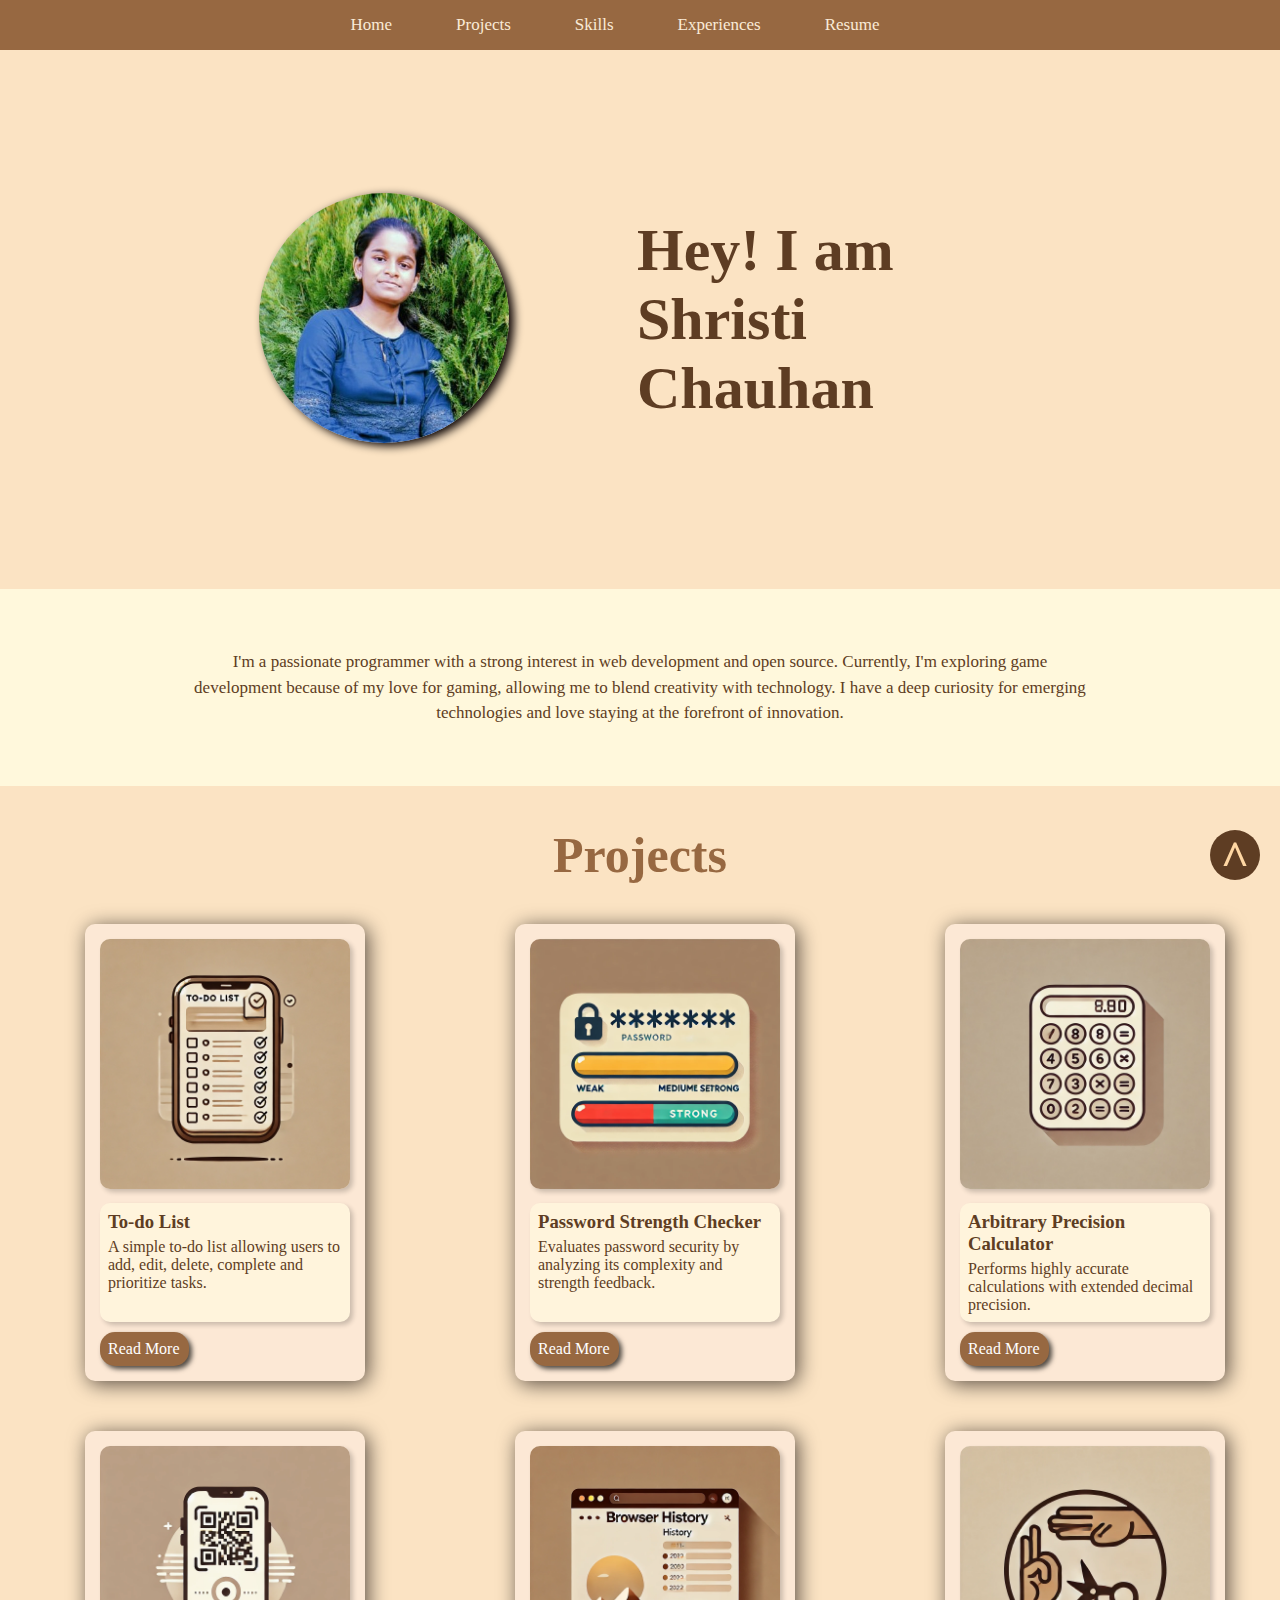
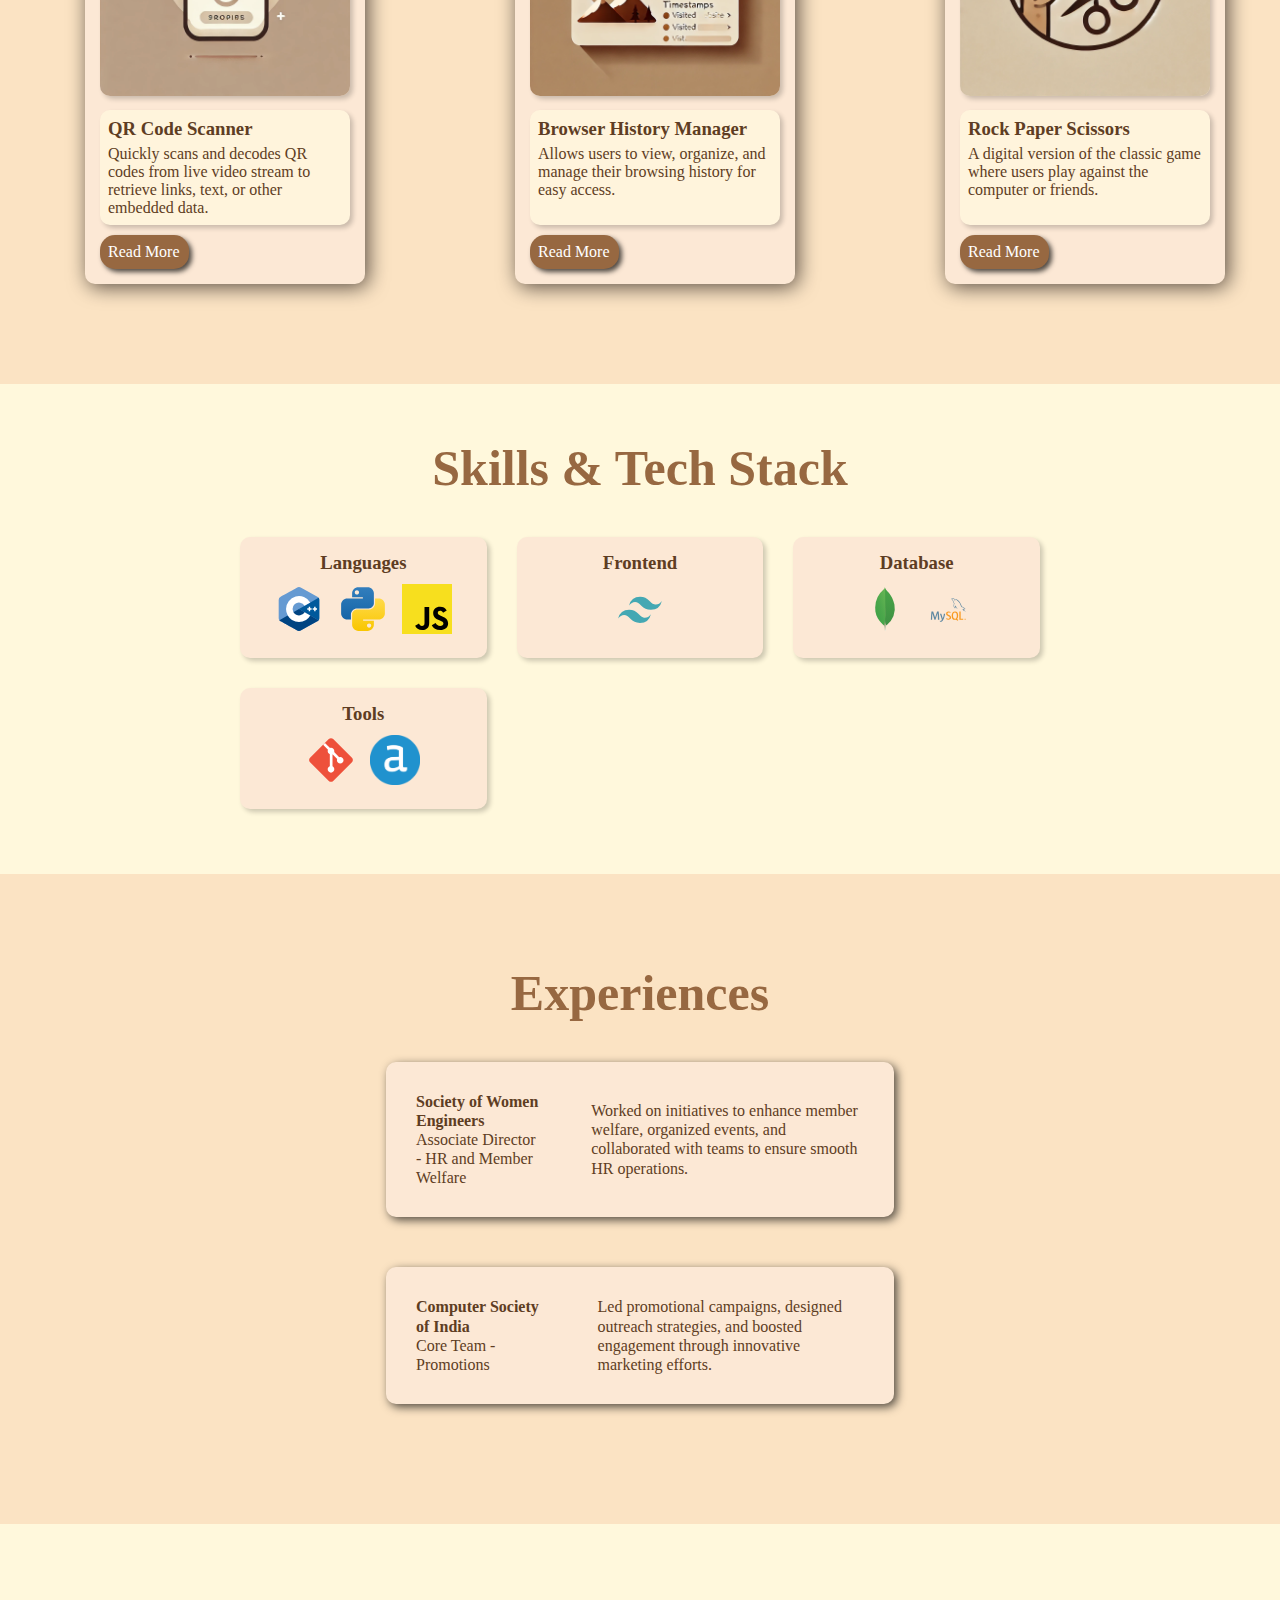
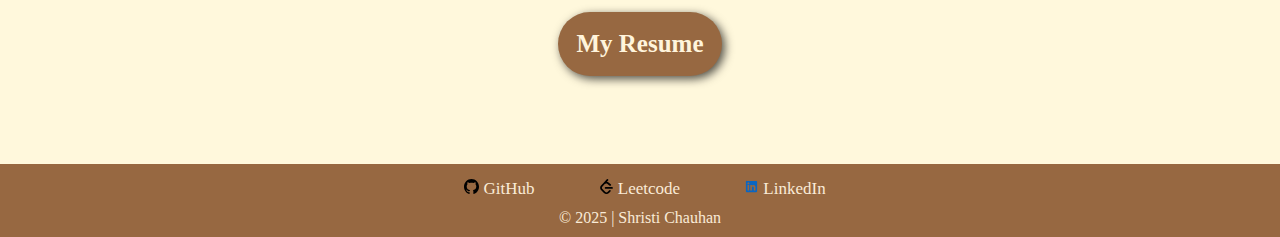
==== index.html @ 92bbf254 "initial" ====
<!DOCTYPE html>
<html lang="en">

<head>
    <meta charset="UTF-8">
    <meta name="viewport" content="width=device-width, initial-scale=1.0">
    <title>Shristi Chauhan</title>

    <link rel="stylesheet" href="style.css">
    <link rel="icon" href="favicon.png">
</head>

<body>

    <div class="nav">
        <ul class="list">
            <li><a href="index.html">Home</a></li>
            <li><a href="#project">Projects</a></li>
            <li><a href="#skills">Skills</a></li>
            <li><a href="#experience">Experiences</a></li>
            <li><a href="https://drive.google.com/file/d/1Vo8-9qtONyEDfcmWt3uDHcyERdJNkNXN/view?usp=sharing">Resume</a></li>
        </ul>
    </div>

    <div class="me">
        <div>
            <img src="shristi.jpg" alt="" class="img">
        </div>
        <div class="hi">
            <h1>Hey! I am Shristi Chauhan</h1>
        </div>    
    </div>

    

    <div class="intro">
        <!-- <h2 >About</h2> -->
        <div class="ab">
            <p>I'm a passionate programmer with a strong interest in web development and open source. Currently, I'm exploring game development because of my love for gaming, allowing me to blend creativity with technology. I have a deep curiosity for emerging technologies and love staying at the forefront of innovation.</p>
        </div>
    </div>

    <div class="pro" id="project">
        <h2 class="pn">Projects</h2>
        <div class="grid-container">

            <div class="boxes">
                <div>
                    <img src="todo.webp" alt="">
                </div>
                <div class="text">
                    <h3>To-do List</h3>
                    A simple to-do list allowing users to add, edit, delete, complete and prioritize tasks.
                </div>
                <div class="read">
                    <a href="https://github.com/Shristi-17/taskmaster-to-do-list">Read More</a>
                </div>
            </div>

            <div class="boxes">
                <div>
                    <img src="password.webp" alt="">
                </div>
                <div class="text">
                    <h3>Password Strength Checker</h3>
                    Evaluates password security by analyzing its complexity and strength feedback.
                </div>
                <div class="read">
                    <a href="https://github.com/Shristi-17/password-strength-checker">Read More</a>
                </div>
            </div>

            <div class="boxes">
                <div>
                    <img src="calculator.webp" alt="">
                </div>
                <div class="text">
                    <h3>Arbitrary Precision Calculator</h3>
                    Performs highly accurate calculations with extended decimal precision.
                </div>
                <div class="read">
                    <a href="https://github.com/Shristi-17/Arbitrary-Precision-Calculator">Read More</a>
                </div>
            </div>

            <div class="boxes">
                <div>
                    <img src="QR.webp" alt="">
                </div>
                <div class="text">
                    <h3>QR Code Scanner</h3>
                    Quickly scans and decodes QR codes from live video stream to retrieve links, text, or other embedded
                    data.
                </div>
                <div class="read">
                    <a href="https://github.com/Shristi-17/QR-code-scanner">Read More</a>
                </div>
            </div>

            <div class="boxes">
                <div>
                    <img src="browser.webp" alt="">
                </div>
                <div class="text">
                    <h3>Browser History Manager</h3>
                    Allows users to view, organize, and manage their browsing history for easy access.
                </div>
                <div class="read">
                    <a href="https://github.com/Shristi-17/broswer-history-management">Read More</a>
                </div>
            </div>
            <div class="boxes">
                <div>
                    <img src="rock.webp" alt="">
                </div>
                <div class="text">
                    <h3>Rock Paper Scissors</h3>
                    A digital version of the classic game where users play against the computer or friends.
                </div>
                <div class="read">
                    <a href="https://github.com/Shristi-17/classic-rock-paper-scissors">Read More</a>
                </div>
            </div>
        </div>
    </div>

    <!-- <div class="skill">
        <h2>Skill Set</h2>


    </div> -->

    <section id="skills">
        <h2>Skills & Tech Stack</h2>
        <div class="skills-container">
            <div class="skill-category">
                <h3>Languages</h3>
                <div class="icons">
                    <img src="cpp3-svgrepo-com.svg" alt="C++">
                    <img src="python-svgrepo-com.svg" alt="Python">
                    <img src="javascript-svgrepo-com.svg" alt="JavaScript">
                    
                </div>
            </div>
            <div class="skill-category">
                <h3>Frontend</h3>
                <div class="icons">
                    <!-- <img src="icons/react.svg" alt="React"> -->
                    <img src="tailwind-svgrepo-com.svg" alt="Tailwind CSS">
                </div>
            </div>
            <div class="skill-category">
                <h3>Database</h3>
                <div class="icons">
                    <img src="mongo-svgrepo-com.svg" alt="MongoDB">
                    <img src="mysql-logo-svgrepo-com.svg" alt="MySQL">
                </div>
            </div>
            <div class="skill-category m">
                <h3 >Tools</h3>
                <div class="icons">
                    <img src="git-svgrepo-com.svg" alt="Git">
                    <!-- <img src="icons/docker.svg" alt="Docker"> -->
                    <img src="Alteryx Icon Logo Vector.svg .png" alt="Alteryx">
                </div>
            </div>
        </div>
    </section>

    <div class="exp" id="experience">
        <h2>Experiences</h2>
        <div class="exp1">
            <div class="exp-box">
                <p><b>Society of Women Engineers</b><br>Associate Director - HR and Member Welfare</p>
                <div>
                    Worked on initiatives to enhance member welfare, organized events, and collaborated with teams to ensure smooth HR operations.
                </div>
            </div>
        </div>
        <div class="exp1 last">
            <div class="exp-box">
                <p><b>Computer Society of India</b><br>Core Team - Promotions</p>
                <div>
                    Led promotional campaigns, designed outreach strategies, and boosted engagement through innovative marketing efforts.
                </div>
            </div>
            
        </div>
    </div>

    <div class="resume">
        <div class="res">
            <a href="https://drive.google.com/file/d/1Vo8-9qtONyEDfcmWt3uDHcyERdJNkNXN/view?usp=sharing"><b>My Resume</b></a>
        </div>
    </div>

    <div class="up">
        <div class="in-up">
            <a href="index.html"><b>^</b></a>
            
        </div>
    </div>

    <div class="footer">
        <ul class="list1">
            <li class="list2">
                <img src="github-142-svgrepo-com.svg" alt="" width="15">
                <a href="https://github.com/Shristi-17">GitHub</a>
            </li>
            <li class="list2">
                <img src="leetcode-svgrepo-com.svg" alt="" width="15">
                <a href="https://leetcode.com/u/Shristi_Chauhan/">Leetcode</a>
            </li>
            <li class="list2">
                <img src="linkedin-svgrepo-com.svg" alt="" width="15">
                <a href="https://www.linkedin.com/in/shristi-chauhan-09165026b/">LinkedIn</a>
            </li>
        </ul>
        <div class="c">
            <p>&copy 2025 | Shristi Chauhan</p>
        </div>
    </div>
    
</body>

</html>
---- style.css ----
* {
    margin: 0;
    padding: 0;
    font-family: serif;
}

/*___________nav begins________*/

.nav {
    background-color: #976841;
    height: 50px;
    /* position: sticky;
    top: 0px; */
}

ul {
    
    display: flex;
    justify-content: center;
    margin-right: 50px;
    align-items: center;
    gap: 5vw;
}

li {
    /* display: flex; */
    height: 20px;
    width: auto;
    /* border: solid black; */
    list-style-type: none;
    text-align: center;
    
    margin-top: 15px;
    font-size: 17px;
    color: antiquewhite;
    /* margin-bottom: 0px; */
    /* font-family:'Gill Sans', 'Gill Sans MT', Calibri, 'Trebuchet MS', sans-serif;
    font-size: 17px; */
}

li:hover {
    color: #FFD7A3;
}

a {
    margin: 0;
    padding: 0;
    text-decoration: none;
    color: inherit;
}

/*________body_________*/
body {
    background-color: rgb(251, 227, 195);

    font-family:'Segoe UI', Tahoma, Geneva, Verdana, sans-serif;
}

/*______________my image begins____________*/

.img {
    width: 250px;
    height: 250px;
    /* margin-bottom: -90px; */
    border-radius: 50%;
    object-fit: cover;
    box-shadow: 5px 3px 10px rgb(8, 0, 0);
    /* filter: drop-shadow(0px 0px 10px rgba(0, 0, 0, 0.3)); */
}

.me {
    display: flex;
    justify-content: center;
    align-items: center;
    flex-direction: row;
    height: 51vh;
    gap: 10vw;
    padding: 40px;
    /* box-shadow: 0 0 15px 10px rgba(0, 0, 0, 0.5); */
}

.hi{
    display: flex;
    justify-content: center;
    font-size: 30px;
    color: #5E3D23;
    width: 30vw;
}



/*__________about begins__________*/

.intro {
    background-color: cornsilk;
    height: auto;
    /* padding: 30px; */
    display: flex;
    justify-items: center;
    align-items: center;
    font-size: 17px;
    display: flex;
    flex-direction: column;
    color:#5E3D23;
    font-weight: 500;
}

.ab {
    width: 70vw;
    margin: 60px;
    line-height: 1.5;
    text-align: center;
}

/*_________project begins_______*/

.pro {
    display: flex;
    flex-direction: column;
    justify-items: center;
    align-items: center;
}

h2 {
    /* border: 2px solid black; */
    font-size: 50px;
    margin: 40px;
    color: #976841;
}

.grid-container {
    display: grid;
    grid-template-columns: repeat(3, 250px);
    grid-template-rows: repeat(3, auto);
    gap: 50px 20vh;
}
@media only screen and (max-width:1160px){
    .grid-container{
        grid-template-columns: repeat(2, 250px);
        grid-template-rows: repeat(3, auto);
    }
}
.boxes {
    /* border: 2px solid #5E3D23; */
    height: auto;
    width: 250px;
    padding: 15px;
    border-radius: 10px;
    background-color: #FCE8D5;
    box-shadow: 3px 3px 20px rgba(8, 0, 0, 0.657);
    display: flex;
    flex-direction: column;
    justify-content: space-between;
}

.boxes img {
    height: 250px;
    width: auto;
    margin-bottom: 10px;
    border-radius: 10px;
    box-shadow: 3px 3px 5px rgba(0, 0, 0, 0.2)
}

.text {
    /* border: 2px solid #5E3D23; */
    padding: 8px;
    border-radius: 10px;
    background-color: #FFF4DC;
    color: #5E3D23;
    flex-grow: 1;
    box-shadow: 3px 3px 5px rgba(0, 0, 0, 0.2)
}

.read {
    /* border: 2px solid black; */
    width: 73px;
    padding: 8px;
    border-radius: 15px;
    margin-top: 15px;
    color: #FFFFFF;
    background-color: #976841;
    align-self: left;
    margin-top: 10px;
    box-shadow: 3px 3px 5px rgba(0, 0, 0, 0.683)
}

.read:hover{
    color: #FFD7A3;
}

h3 {
    margin-bottom: 5px;
}

/*________skills _________*/

/* .skill {
    display: flex;
    flex-direction: column;
    justify-items: center;
    align-items: center;
} */

#skills {
    text-align: center;
    margin-top: 50px;
    margin-bottom: 50px;
    height:auto ;
    background-color: cornsilk;
    padding: 15px;
   
}

.skills-container {
    display: grid;
    grid-template-columns: repeat(auto-fit, minmax(200px, 1fr));
    gap: 30px;
    justify-content: center;
    align-items: center;
    max-width: 800px;
    margin: auto;
}

.skill-category {
    background-color: #FCE8D5;
    padding: 15px;
    border-radius: 10px;
    box-shadow: 3px 3px 5px rgba(0, 0, 0, 0.2);
}

h3 {
    color: #5E3D23;
    font-family: "Playfair Display", serif;
}

.icons img {
    width: 50px;
    margin: 5px;
    /* transition: transform 0.3s ease; */
}

.m{
    margin-bottom: 50px;
}

/* .icons img:hover {
    transform: scale(1.1);
} */

/*_______up button_______*/

.up{
    position: fixed;
    right: 20px;
    bottom: 20px;
    z-index: 1000;
    
}

.in-up{
    /* border: 2px solid black; */
    height: 50px;
    width: 50px;
    background-color: #5E3D23;
    display: flex;
    color:#FFD7A3;
    justify-content: center;
    border-radius: 50%;
    font-size: 50px;
}

.in-up:hover{
    color:white;
    cursor: pointer;
}
/*_______experience begins_______*/

.exp{
    height: auto;
    display: flex;
    justify-content: center;
    align-items: center;
    flex-direction: column;
    margin-bottom: 70px;
}

.exp1 .exp-box {
    display: flex;
    /* justify-content: center; */
    align-items: center;
    /* flex-direction: row; */
    /* border: 2px solid black; */
    width: 35vw;
    height: auto;
    margin-bottom: 50px;
    background-color:#FCE8D5;
    padding: 30px;
    color:#5E3D23;
    box-shadow: 3px 3px 10px rgba(0, 0, 0, 0.683);
    border-radius: 10px;
    line-height: 1.2;

}

.exp1 .exp-box p{
    width: 30vw;
}
.exp1 div{
    gap: 50px;
}

/*________resume_______*/

.resume{
    background-color:cornsilk;
    height: 20vh;
    display: flex;
    justify-content: center;
    align-items: center;
    padding: 30px;
}

.res{
    color: #FFF4DC;
    padding: 18px;
    font-size: 25px;
    /* border: 2px solid #5E3D23; */
    border-radius: 45px;
    background-color: #976841;
    box-shadow: 3px 3px 10px rgba(0, 0, 0, 0.683);
    /* letter-spacing: px; */
}

/*______footer begins______*/

.c{
    padding: 10px;
    text-align: center;
} 

.footer{
    background-color: #976841;

}
.footer ul>li,.c{
    color: antiquewhite;
}

.list1{
    margin-left: 60px;
}
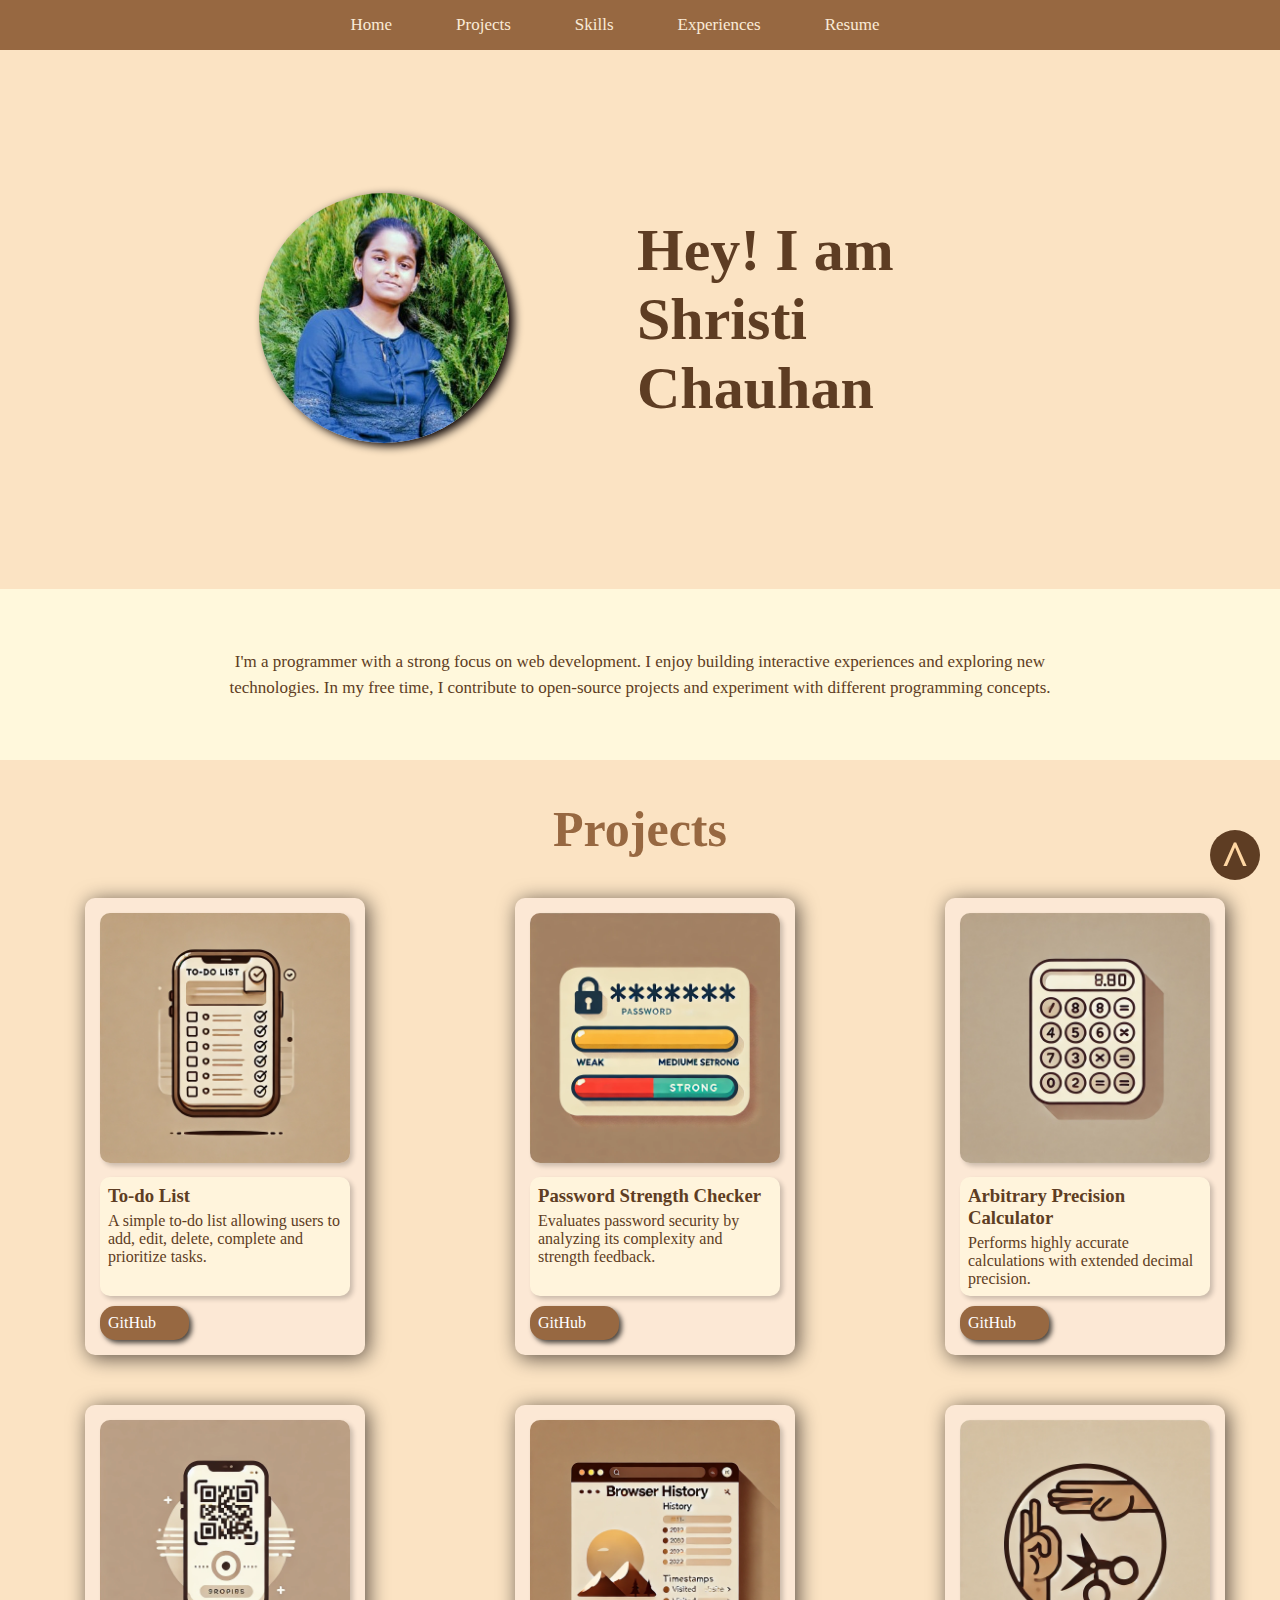
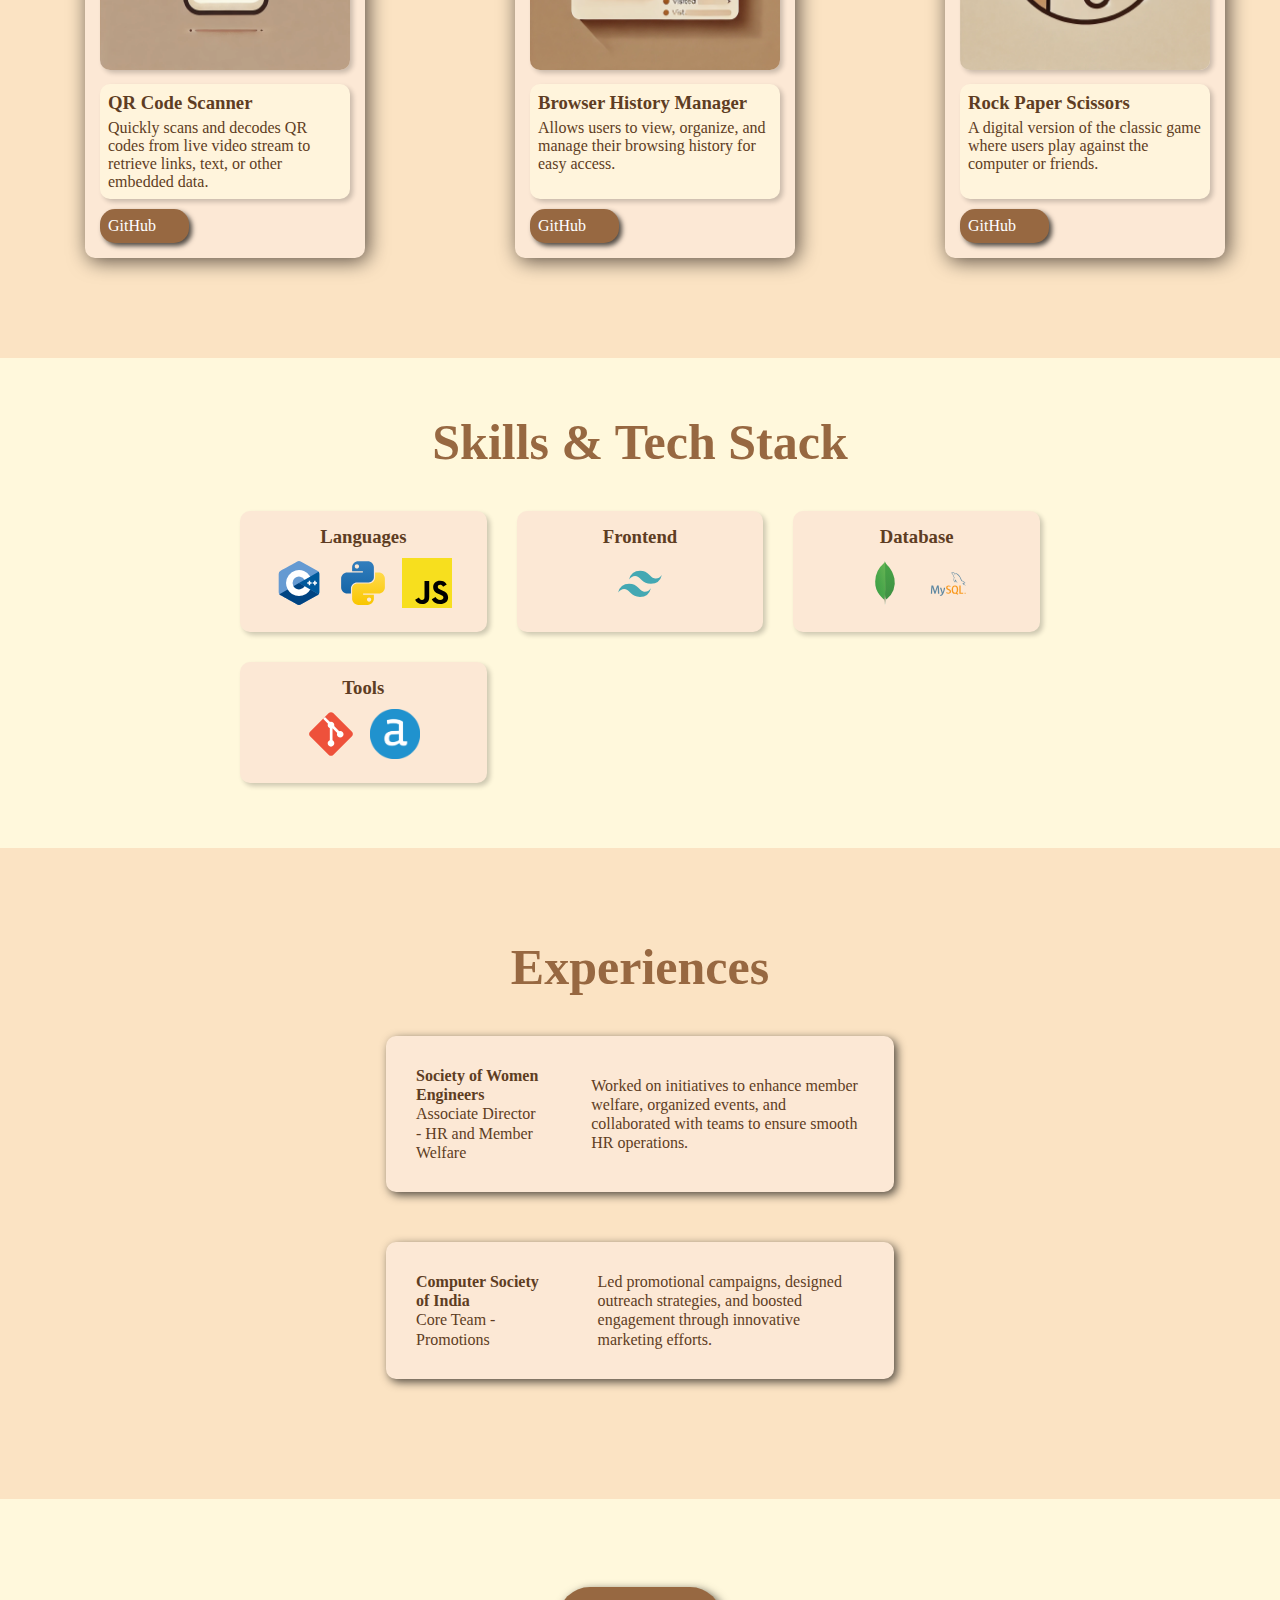
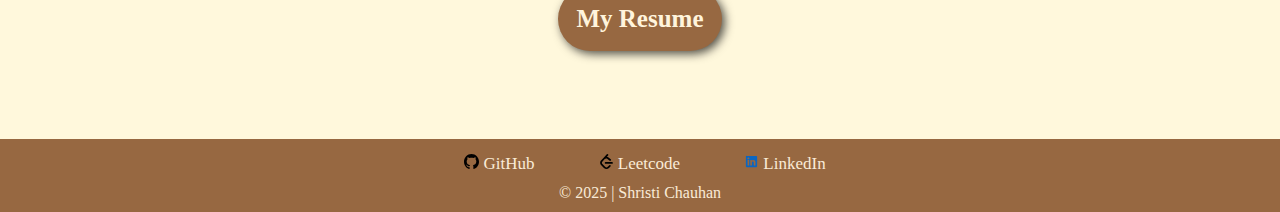
==== commit 9e7c1cef: "updated about sec" ====
--- a/index.html
+++ b/index.html
@@ -36,7 +36,7 @@
     <div class="intro">
         <!-- <h2 >About</h2> -->
         <div class="ab">
-            <p>I'm a passionate programmer with a strong interest in web development and open source. Currently, I'm exploring game development because of my love for gaming, allowing me to blend creativity with technology. I have a deep curiosity for emerging technologies and love staying at the forefront of innovation.</p>
+            <p>I'm a programmer with a strong focus on web development. I enjoy building interactive experiences and exploring new technologies. In my free time, I contribute to open-source projects and experiment with different programming concepts.</p>
         </div>
     </div>
 
@@ -53,7 +53,7 @@
                     A simple to-do list allowing users to add, edit, delete, complete and prioritize tasks.
                 </div>
                 <div class="read">
-                    <a href="https://github.com/Shristi-17/taskmaster-to-do-list">Read More</a>
+                    <a href="https://github.com/Shristi-17/taskmaster-to-do-list">GitHub</a>
                 </div>
             </div>
 
@@ -66,7 +66,7 @@
                     Evaluates password security by analyzing its complexity and strength feedback.
                 </div>
                 <div class="read">
-                    <a href="https://github.com/Shristi-17/password-strength-checker">Read More</a>
+                    <a href="https://github.com/Shristi-17/password-strength-checker">GitHub</a>
                 </div>
             </div>
 
@@ -79,7 +79,7 @@
                     Performs highly accurate calculations with extended decimal precision.
                 </div>
                 <div class="read">
-                    <a href="https://github.com/Shristi-17/Arbitrary-Precision-Calculator">Read More</a>
+                    <a href="https://github.com/Shristi-17/Arbitrary-Precision-Calculator">GitHub</a>
                 </div>
             </div>
 
@@ -93,7 +93,7 @@
                     data.
                 </div>
                 <div class="read">
-                    <a href="https://github.com/Shristi-17/QR-code-scanner">Read More</a>
+                    <a href="https://github.com/Shristi-17/QR-code-scanner">GitHub</a>
                 </div>
             </div>
 
@@ -106,7 +106,7 @@
                     Allows users to view, organize, and manage their browsing history for easy access.
                 </div>
                 <div class="read">
-                    <a href="https://github.com/Shristi-17/broswer-history-management">Read More</a>
+                    <a href="https://github.com/Shristi-17/broswer-history-management">GitHub</a>
                 </div>
             </div>
             <div class="boxes">
@@ -118,7 +118,7 @@
                     A digital version of the classic game where users play against the computer or friends.
                 </div>
                 <div class="read">
-                    <a href="https://github.com/Shristi-17/classic-rock-paper-scissors">Read More</a>
+                    <a href="https://github.com/Shristi-17/classic-rock-paper-scissors">GitHub</a>
                 </div>
             </div>
         </div>
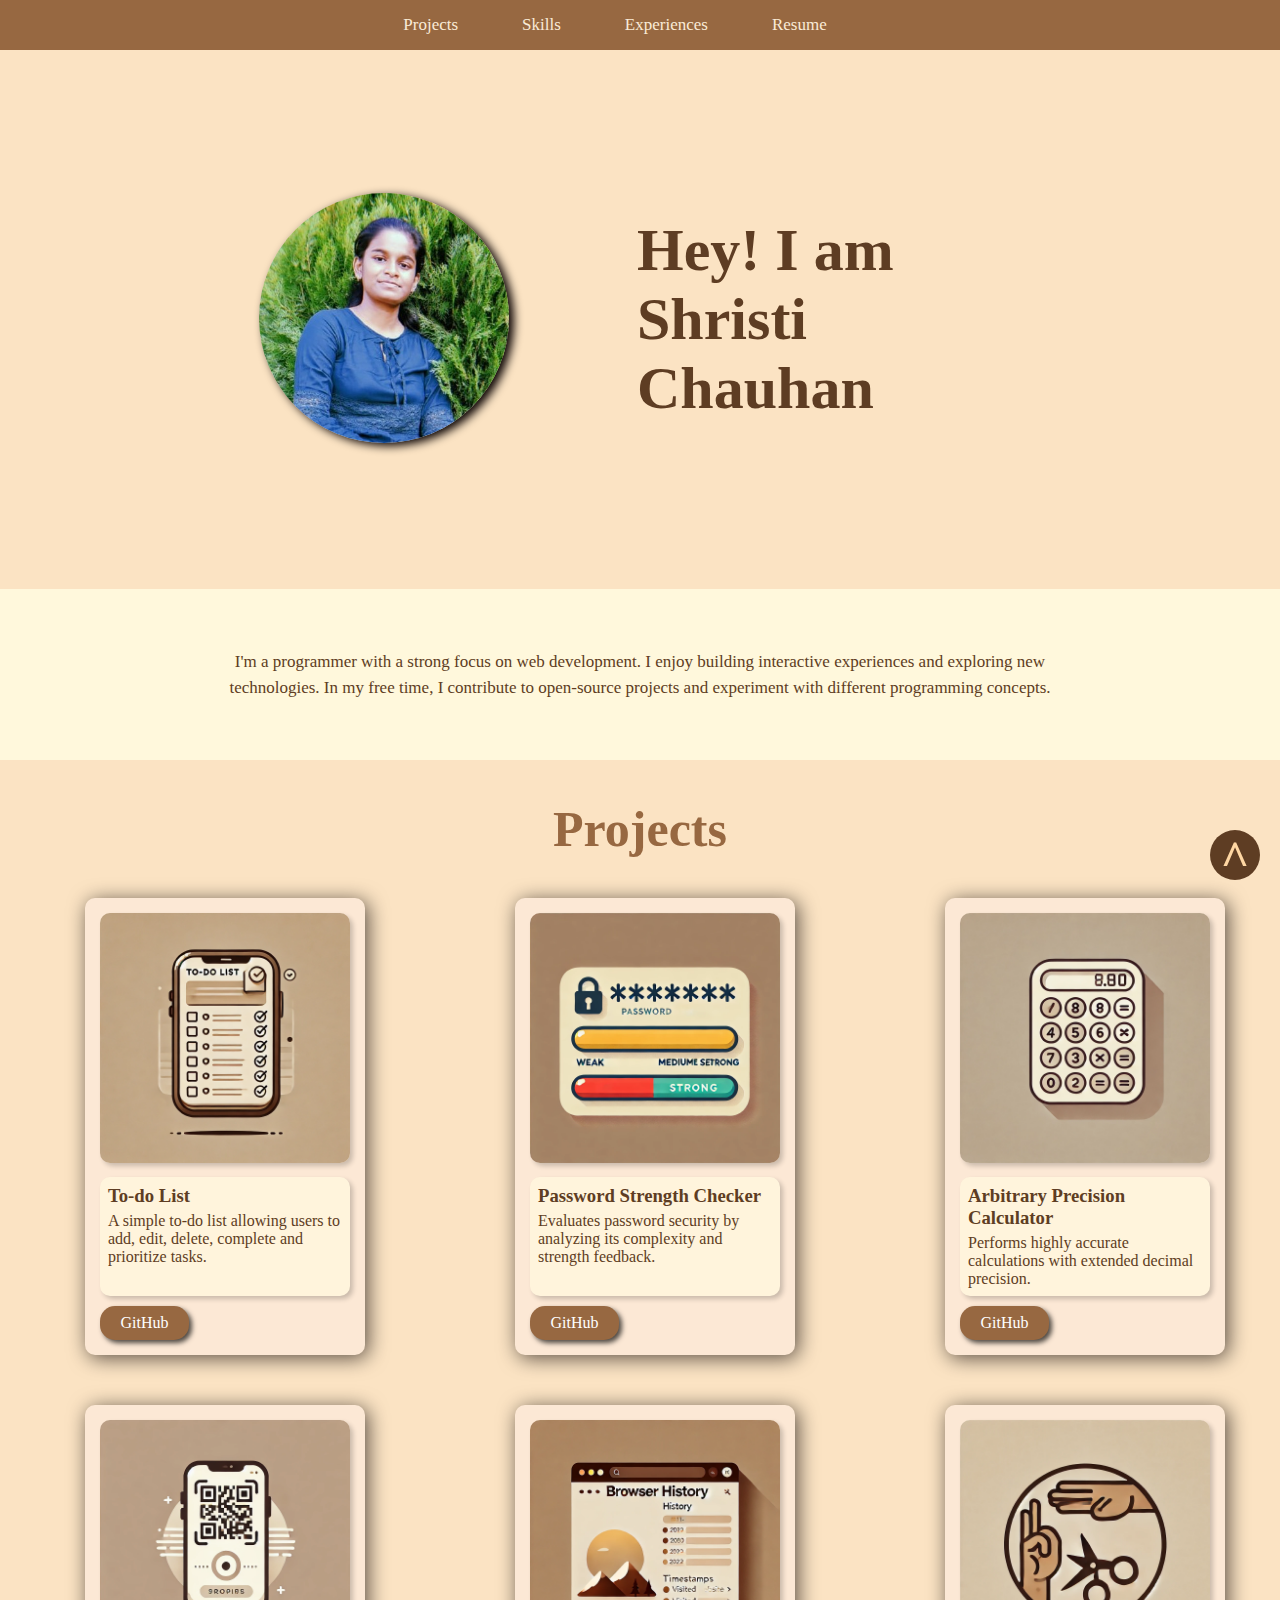
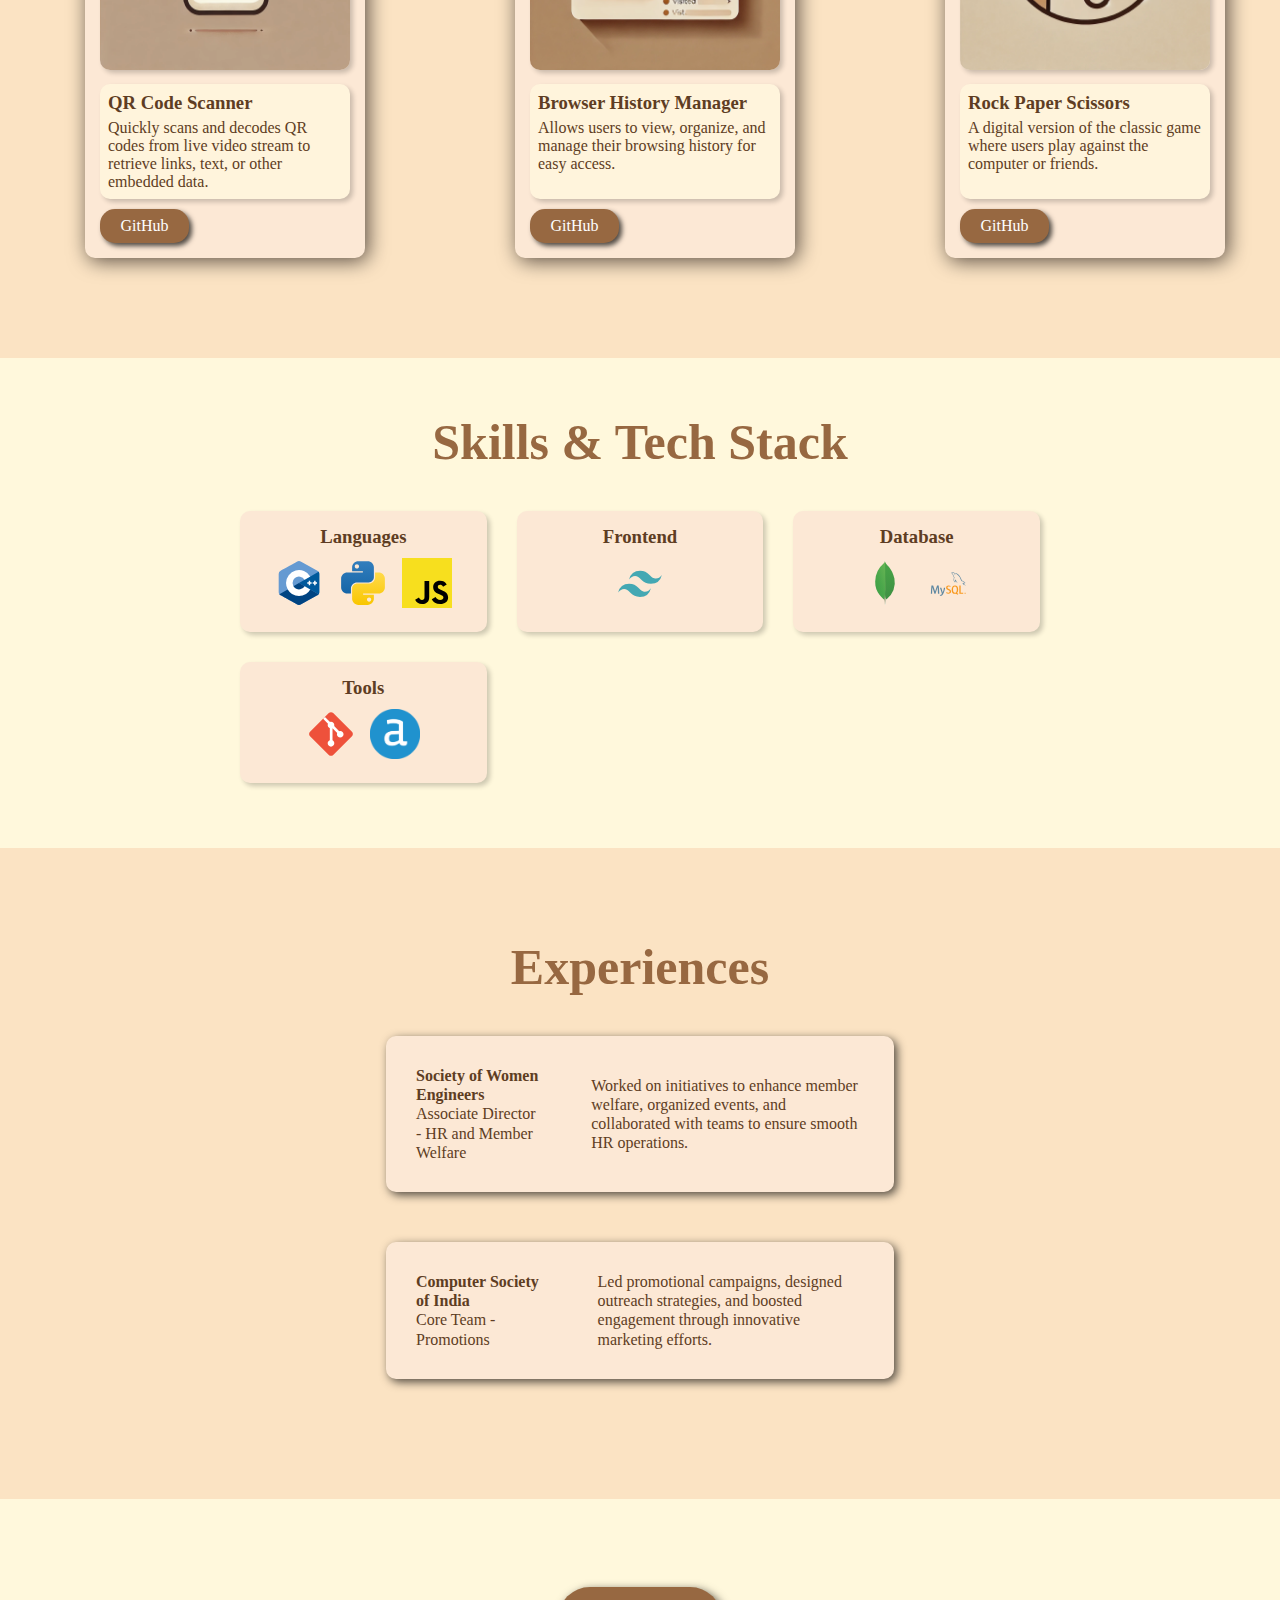
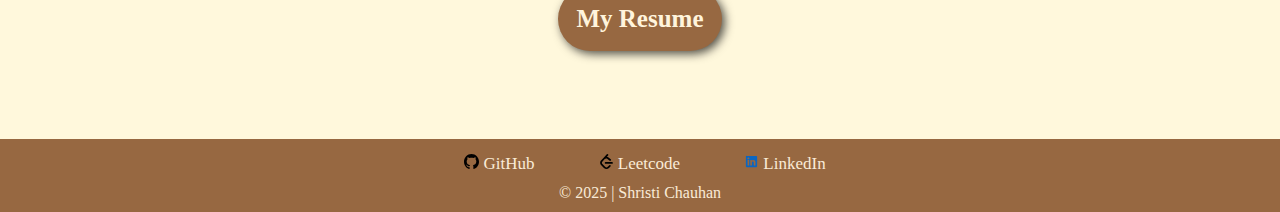
==== commit 8e918218: "button updated" ====
--- a/index.html
+++ b/index.html
@@ -12,13 +12,13 @@
 
 <body>
 
-    <div class="nav">
+    <div class="nav" id="first">
         <ul class="list">
-            <li><a href="index.html">Home</a></li>
+            <!-- <li><a href="index.html">Home</a></li> -->
             <li><a href="#project">Projects</a></li>
             <li><a href="#skills">Skills</a></li>
             <li><a href="#experience">Experiences</a></li>
-            <li><a href="https://drive.google.com/file/d/1Vo8-9qtONyEDfcmWt3uDHcyERdJNkNXN/view?usp=sharing">Resume</a></li>
+            <li><a href="https://drive.google.com/file/d/1Z54YBJr1oPA8IcNsPOt2tp6LUwVd6krF/view?usp=sharing">Resume</a></li>
         </ul>
     </div>
 
@@ -190,13 +190,13 @@
 
     <div class="resume">
         <div class="res">
-            <a href="https://drive.google.com/file/d/1Vo8-9qtONyEDfcmWt3uDHcyERdJNkNXN/view?usp=sharing"><b>My Resume</b></a>
+            <a href="https://drive.google.com/file/d/1Z54YBJr1oPA8IcNsPOt2tp6LUwVd6krF/view?usp=sharing"><b>My Resume</b></a>
         </div>
     </div>
 
     <div class="up">
         <div class="in-up">
-            <a href="index.html"><b>^</b></a>
+            <a href="#first"><b>^</b></a>
             
         </div>
     </div>
--- a/style.css
+++ b/style.css
@@ -183,11 +183,17 @@
     margin-top: 10px;
     box-shadow: 3px 3px 5px rgba(0, 0, 0, 0.683)
 }
-
+.read a{
+    display: flex;
+    justify-content: center;
+    align-items: center;
+}
 .read:hover{
     color: #FFD7A3;
 }
-
+.read:active{
+    transform: scale(0.97);
+}
 h3 {
     margin-bottom: 5px;
 }
@@ -329,8 +335,13 @@
     background-color: #976841;
     box-shadow: 3px 3px 10px rgba(0, 0, 0, 0.683);
     /* letter-spacing: px; */
-}
-
+    display: flex;
+    justify-content: center;
+    align-items: center;
+}
+.res:active{
+    transform: scale(0.97);
+}
 /*______footer begins______*/
 
 .c{
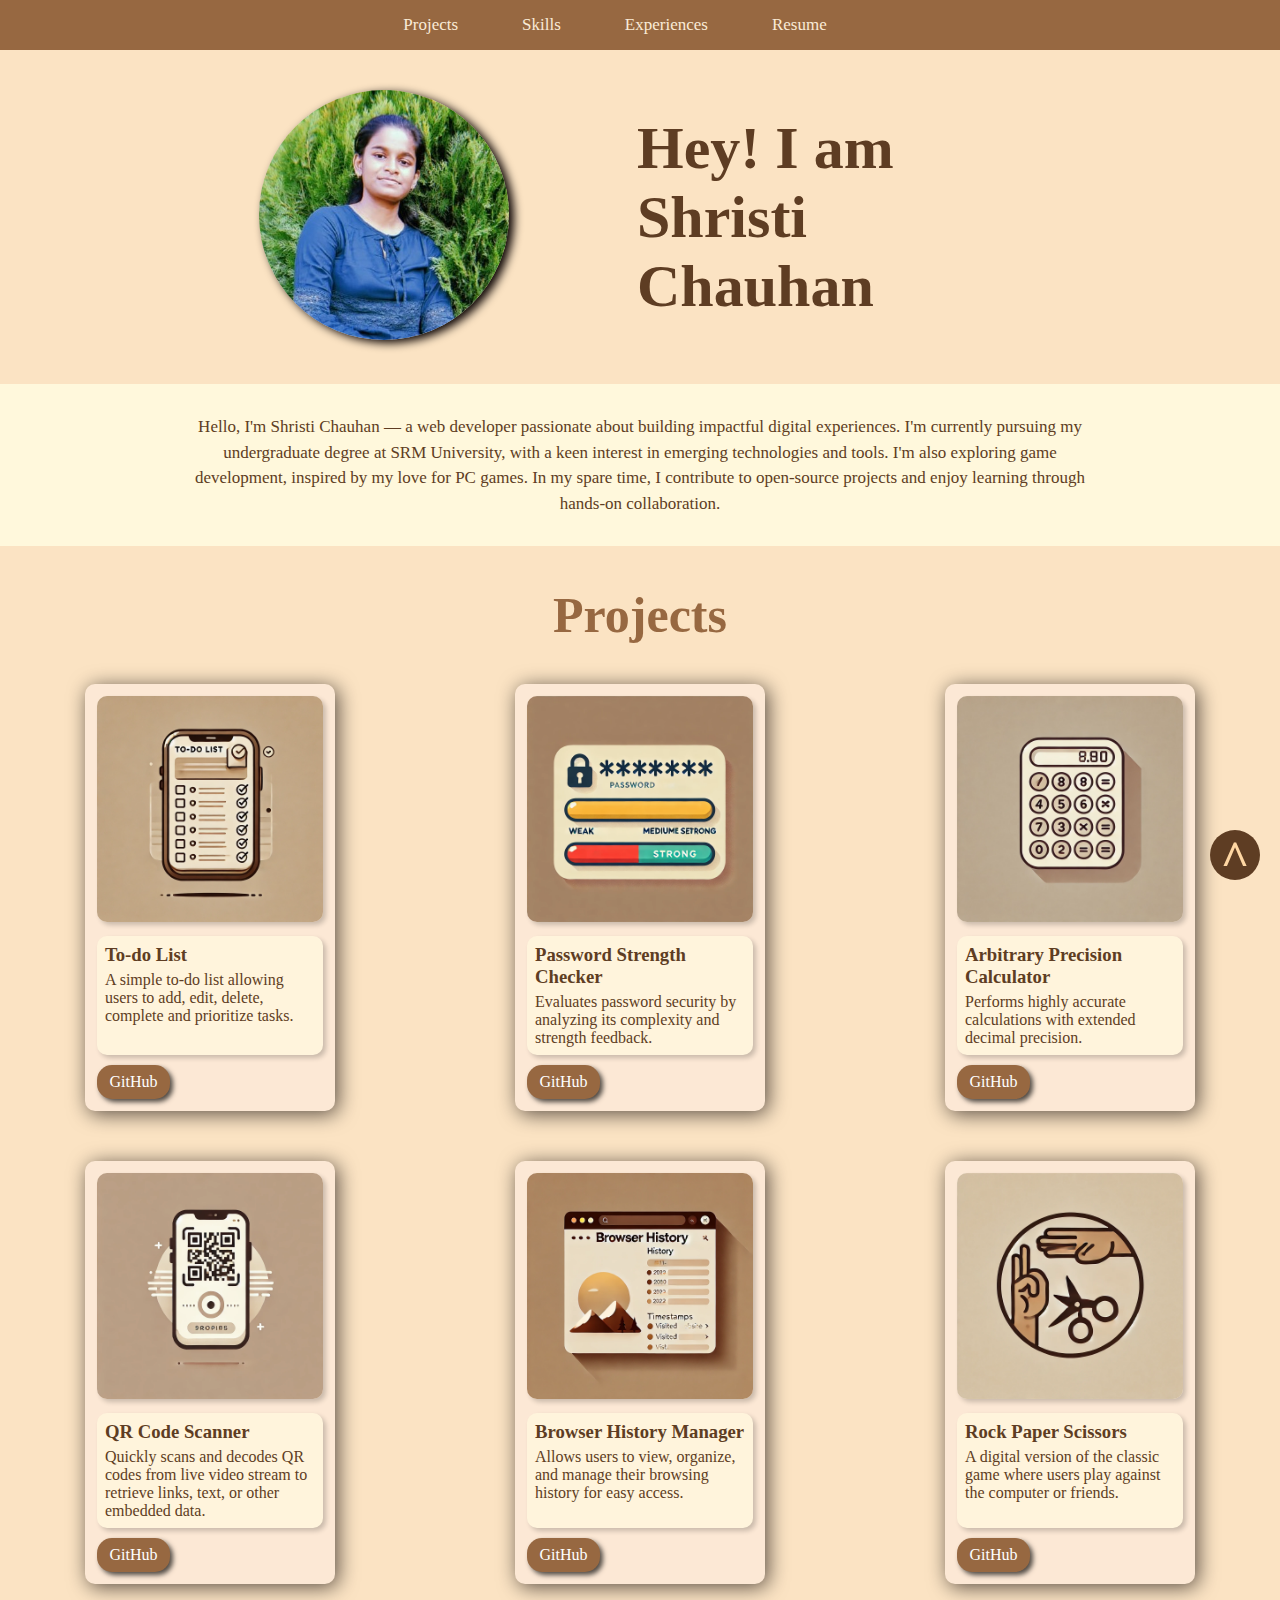
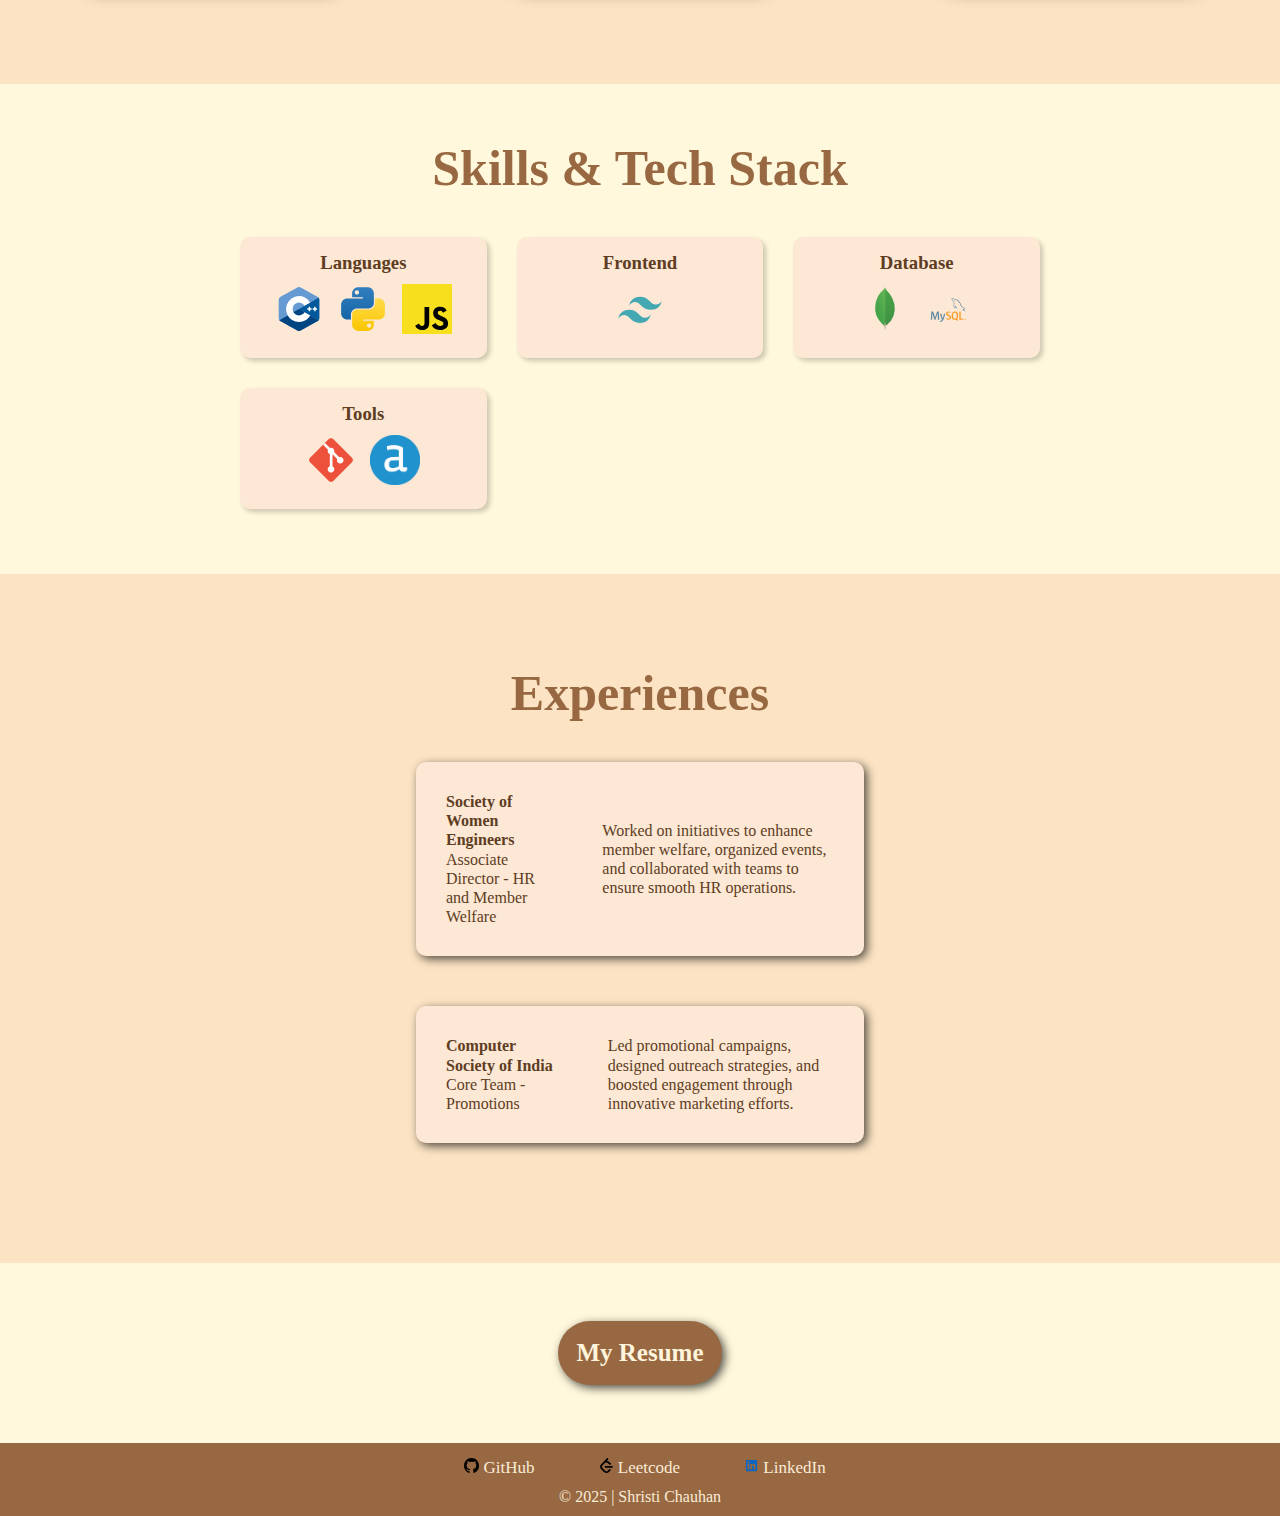
==== commit 198af376: "update css" ====
--- a/index.html
+++ b/index.html
@@ -18,7 +18,8 @@
             <li><a href="#project">Projects</a></li>
             <li><a href="#skills">Skills</a></li>
             <li><a href="#experience">Experiences</a></li>
-            <li><a href="https://drive.google.com/file/d/1Z54YBJr1oPA8IcNsPOt2tp6LUwVd6krF/view?usp=sharing">Resume</a></li>
+            <li><a href="https://drive.google.com/file/d/1Z54YBJr1oPA8IcNsPOt2tp6LUwVd6krF/view?usp=sharing">Resume</a>
+            </li>
         </ul>
     </div>
 
@@ -28,15 +29,20 @@
         </div>
         <div class="hi">
             <h1>Hey! I am Shristi Chauhan</h1>
-        </div>    
-    </div>
-
-    
+        </div>
+    </div>
+
+
 
     <div class="intro">
         <!-- <h2 >About</h2> -->
         <div class="ab">
-            <p>I'm a programmer with a strong focus on web development. I enjoy building interactive experiences and exploring new technologies. In my free time, I contribute to open-source projects and experiment with different programming concepts.</p>
+            <p>
+                Hello, I'm Shristi Chauhan — a web developer passionate about building impactful digital experiences.
+                I'm currently pursuing my undergraduate degree at SRM University, with a keen interest in emerging
+                technologies and tools. I'm also exploring game development, inspired by my love for PC games. In my
+                spare time, I contribute to open-source projects and enjoy learning through hands-on collaboration.
+            </p>
         </div>
     </div>
 
@@ -139,7 +145,7 @@
                     <img src="cpp3-svgrepo-com.svg" alt="C++">
                     <img src="python-svgrepo-com.svg" alt="Python">
                     <img src="javascript-svgrepo-com.svg" alt="JavaScript">
-                    
+
                 </div>
             </div>
             <div class="skill-category">
@@ -157,7 +163,7 @@
                 </div>
             </div>
             <div class="skill-category m">
-                <h3 >Tools</h3>
+                <h3>Tools</h3>
                 <div class="icons">
                     <img src="git-svgrepo-com.svg" alt="Git">
                     <!-- <img src="icons/docker.svg" alt="Docker"> -->
@@ -173,7 +179,8 @@
             <div class="exp-box">
                 <p><b>Society of Women Engineers</b><br>Associate Director - HR and Member Welfare</p>
                 <div>
-                    Worked on initiatives to enhance member welfare, organized events, and collaborated with teams to ensure smooth HR operations.
+                    Worked on initiatives to enhance member welfare, organized events, and collaborated with teams to
+                    ensure smooth HR operations.
                 </div>
             </div>
         </div>
@@ -181,23 +188,25 @@
             <div class="exp-box">
                 <p><b>Computer Society of India</b><br>Core Team - Promotions</p>
                 <div>
-                    Led promotional campaigns, designed outreach strategies, and boosted engagement through innovative marketing efforts.
-                </div>
-            </div>
-            
+                    Led promotional campaigns, designed outreach strategies, and boosted engagement through innovative
+                    marketing efforts.
+                </div>
+            </div>
+
         </div>
     </div>
 
     <div class="resume">
         <div class="res">
-            <a href="https://drive.google.com/file/d/1Z54YBJr1oPA8IcNsPOt2tp6LUwVd6krF/view?usp=sharing"><b>My Resume</b></a>
+            <a href="https://drive.google.com/file/d/1Z54YBJr1oPA8IcNsPOt2tp6LUwVd6krF/view?usp=sharing"><b>My
+                    Resume</b></a>
         </div>
     </div>
 
     <div class="up">
         <div class="in-up">
             <a href="#first"><b>^</b></a>
-            
+
         </div>
     </div>
 
@@ -220,7 +229,7 @@
             <p>&copy 2025 | Shristi Chauhan</p>
         </div>
     </div>
-    
+
 </body>
 
 </html>--- a/style.css
+++ b/style.css
@@ -1,7 +1,10 @@
 * {
+    /* border: 2px solid black; */
     margin: 0;
     padding: 0;
     font-family: serif;
+    box-sizing: border-box;
+      
 }
 
 /*___________nav begins________*/
@@ -10,7 +13,8 @@
     background-color: #976841;
     height: 50px;
     /* position: sticky;
-    top: 0px; */
+    top: 0px;
+    z-index: 1; */
 }
 
 ul {
@@ -73,7 +77,7 @@
     justify-content: center;
     align-items: center;
     flex-direction: row;
-    height: 51vh;
+    height: auto;
     gap: 10vw;
     padding: 40px;
     /* box-shadow: 0 0 15px 10px rgba(0, 0, 0, 0.5); */
@@ -94,7 +98,7 @@
 .intro {
     background-color: cornsilk;
     height: auto;
-    /* padding: 30px; */
+    padding: 30px;
     display: flex;
     justify-items: center;
     align-items: center;
@@ -107,7 +111,7 @@
 
 .ab {
     width: 70vw;
-    margin: 60px;
+    /* margin: 60px; */
     line-height: 1.5;
     text-align: center;
 }
@@ -141,10 +145,9 @@
     }
 }
 .boxes {
-    /* border: 2px solid #5E3D23; */
     height: auto;
     width: 250px;
-    padding: 15px;
+    padding: 12px;
     border-radius: 10px;
     background-color: #FCE8D5;
     box-shadow: 3px 3px 20px rgba(8, 0, 0, 0.657);
@@ -154,11 +157,12 @@
 }
 
 .boxes img {
-    height: 250px;
-    width: auto;
+    height: auto;
+    width: 100%;
+    /* object-fit: cover; */
     margin-bottom: 10px;
     border-radius: 10px;
-    box-shadow: 3px 3px 5px rgba(0, 0, 0, 0.2)
+    box-shadow: 3px 3px 5px rgba(0, 0, 0, 0.2);
 }
 
 .text {
